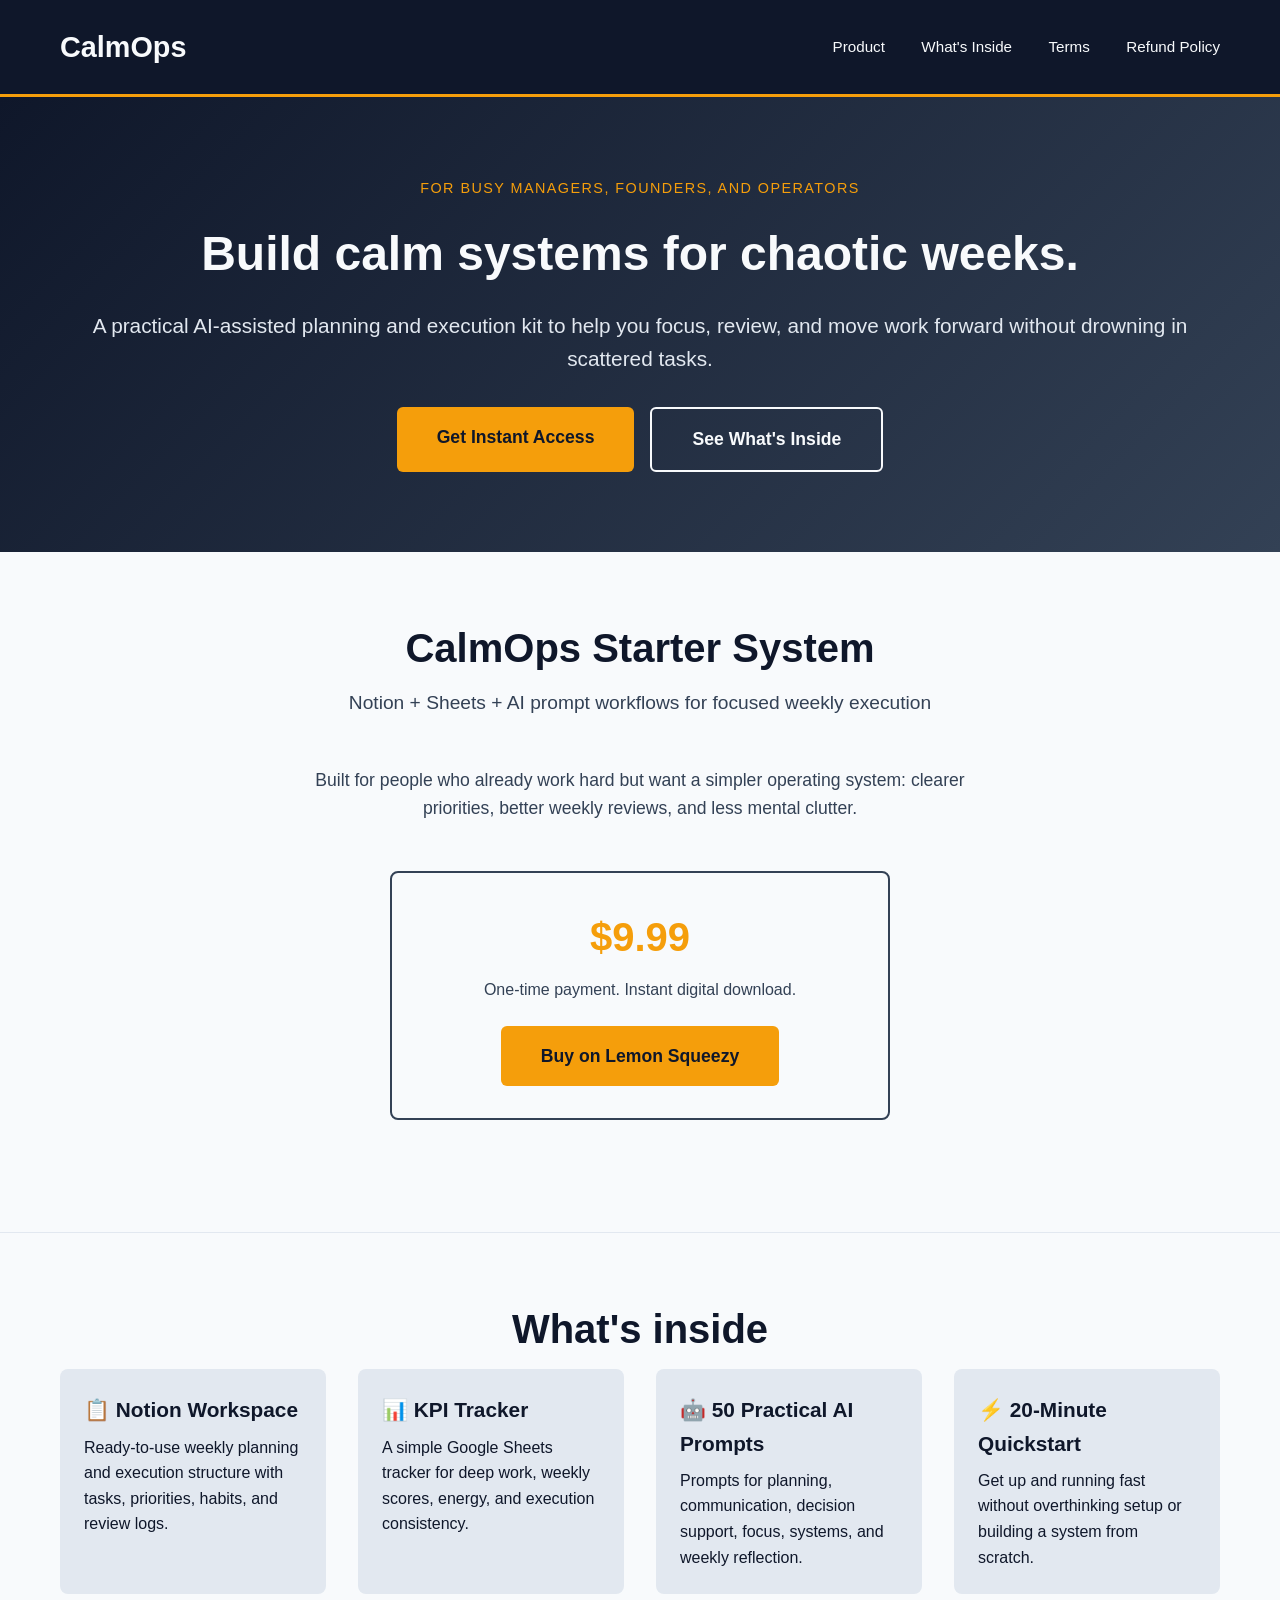
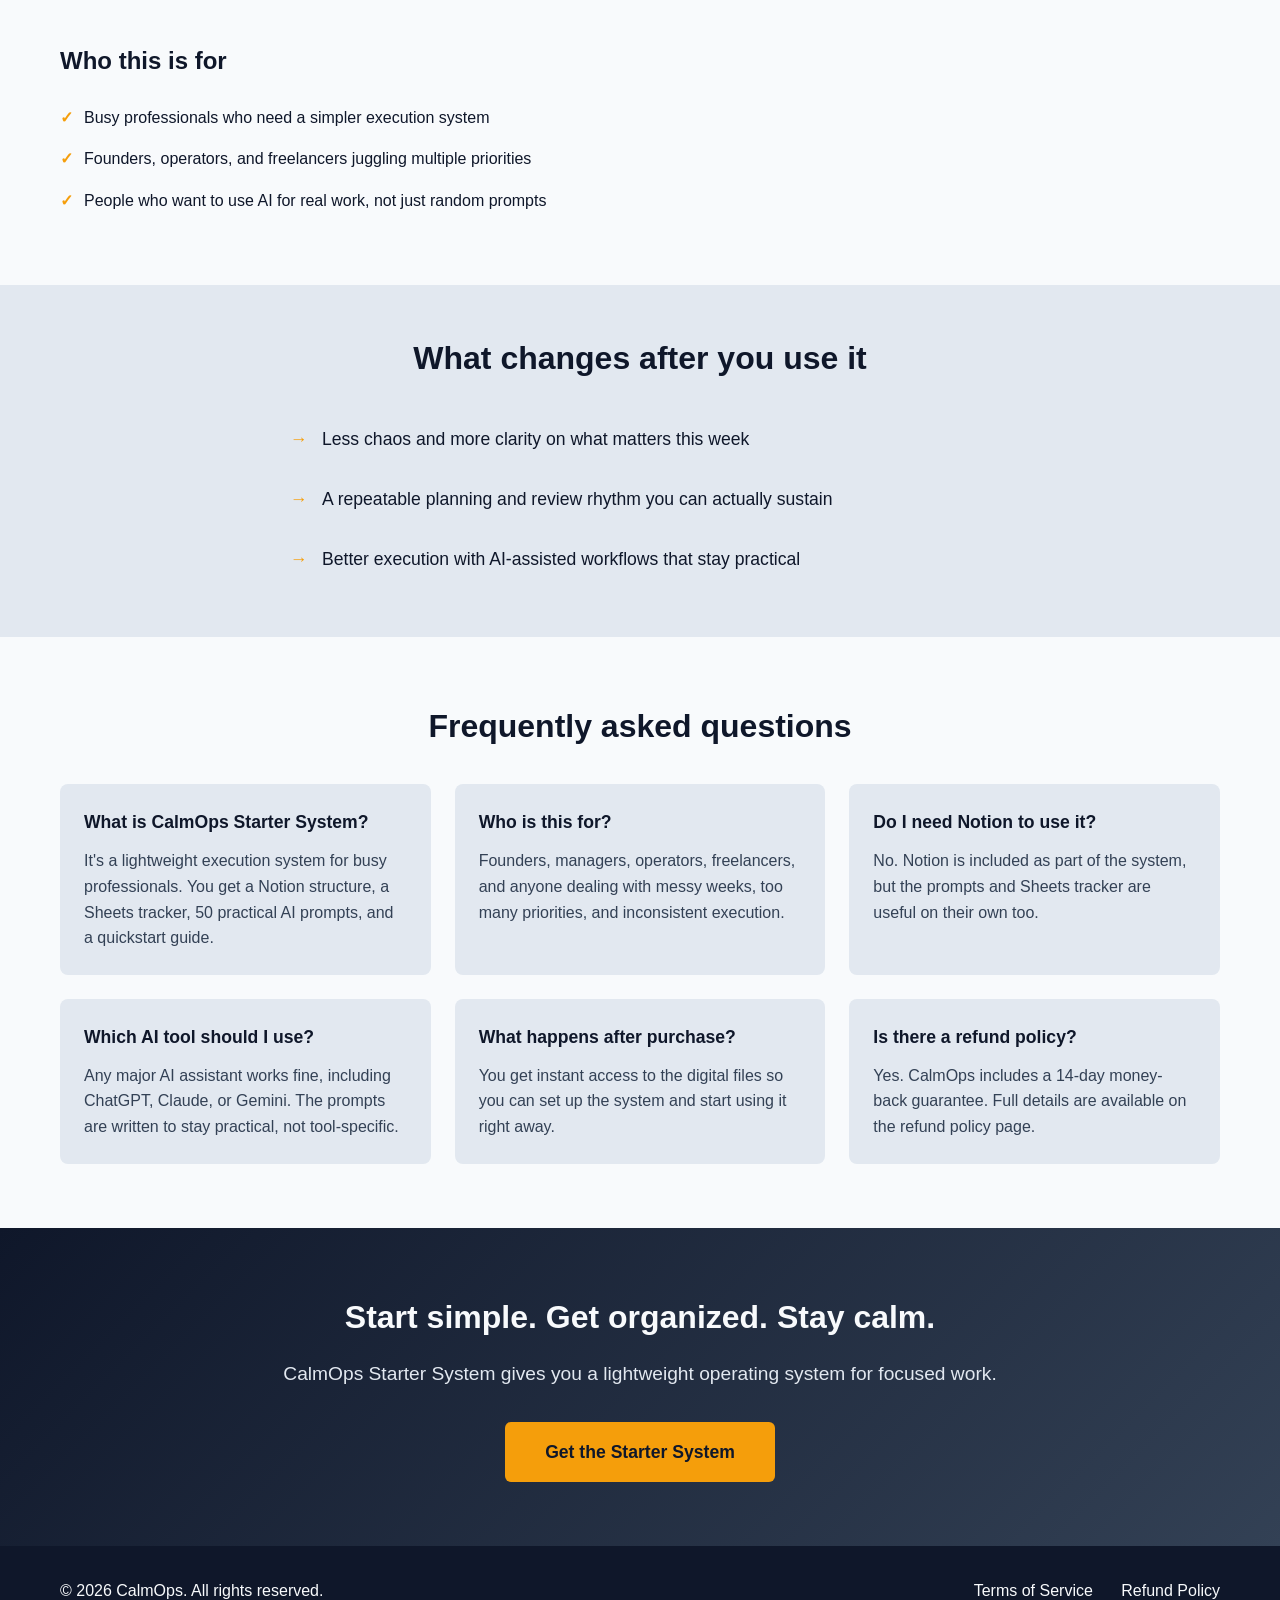
==== index.html @ 788b5094 "feat: add FAQ section to landing page" ====
<!DOCTYPE html>
<html lang="en">
<head>
    <meta charset="UTF-8">
    <meta name="viewport" content="width=device-width, initial-scale=1.0">
    <title>CalmOps — AI-Assisted Execution System for Busy Professionals</title>
    <meta name="description" content="CalmOps helps busy professionals turn chaotic weeks into calm execution with a practical Notion template, KPI tracker, 50 AI prompts, and a quickstart guide.">
    <link rel="stylesheet" href="style.css">
    <script src="https://assets.lemonsqueezy.com/lemon.js" defer></script>
</head>
<body>
    <header>
        <div class="container">
            <h1 class="logo">CalmOps</h1>
            <nav>
                <a href="#product">Product</a>
                <a href="#inside">What's Inside</a>
                <a href="terms.html">Terms</a>
                <a href="refund-policy.html">Refund Policy</a>
            </nav>
        </div>
    </header>

    <main>
        <section class="hero">
            <div class="container">
                <p class="eyebrow">For busy managers, founders, and operators</p>
                <h2>Build calm systems for chaotic weeks.</h2>
                <p class="subtitle">A practical AI-assisted planning and execution kit to help you focus, review, and move work forward without drowning in scattered tasks.</p>
                <div class="hero-actions">
                    <a href="https://ftenoz.lemonsqueezy.com/checkout/buy/deb48df5-7095-4f8e-af92-c7da105891b9?embed=1" class="cta-button lemonsqueezy-button">Get Instant Access</a>
                    <a href="#inside" class="secondary-button">See What's Inside</a>
                </div>
            </div>
        </section>

        <section id="product" class="product">
            <div class="container">
                <h3>CalmOps Starter System</h3>
                <p class="product-tagline">Notion + Sheets + AI prompt workflows for focused weekly execution</p>
                <p class="product-description">Built for people who already work hard but want a simpler operating system: clearer priorities, better weekly reviews, and less mental clutter.</p>

                <div class="pricing">
                    <p class="price"><span class="launch">$9.99</span></p>
                    <p class="pricing-note">One-time payment. Instant digital download.</p>
                    <a href="https://ftenoz.lemonsqueezy.com/checkout/buy/deb48df5-7095-4f8e-af92-c7da105891b9?embed=1" class="cta-button lemonsqueezy-button">Buy on Lemon Squeezy</a>
                </div>
            </div>
        </section>

        <section id="inside" class="product inside-section">
            <div class="container">
                <h3>What's inside</h3>
                <div class="features">
                    <div class="feature">
                        <h4>📋 Notion Workspace</h4>
                        <p>Ready-to-use weekly planning and execution structure with tasks, priorities, habits, and review logs.</p>
                    </div>
                    <div class="feature">
                        <h4>📊 KPI Tracker</h4>
                        <p>A simple Google Sheets tracker for deep work, weekly scores, energy, and execution consistency.</p>
                    </div>
                    <div class="feature">
                        <h4>🤖 50 Practical AI Prompts</h4>
                        <p>Prompts for planning, communication, decision support, focus, systems, and weekly reflection.</p>
                    </div>
                    <div class="feature">
                        <h4>⚡ 20-Minute Quickstart</h4>
                        <p>Get up and running fast without overthinking setup or building a system from scratch.</p>
                    </div>
                </div>

                <div class="who-for">
                    <h4>Who this is for</h4>
                    <ul>
                        <li>Busy professionals who need a simpler execution system</li>
                        <li>Founders, operators, and freelancers juggling multiple priorities</li>
                        <li>People who want to use AI for real work, not just random prompts</li>
                    </ul>
                </div>
            </div>
        </section>

        <section class="outcome">
            <div class="container">
                <h3>What changes after you use it</h3>
                <ul>
                    <li>Less chaos and more clarity on what matters this week</li>
                    <li>A repeatable planning and review rhythm you can actually sustain</li>
                    <li>Better execution with AI-assisted workflows that stay practical</li>
                </ul>
            </div>
        </section>

        <section class="faq">
            <div class="container">
                <h3>Frequently asked questions</h3>
                <div class="faq-grid">
                    <div class="faq-item">
                        <h4>What is CalmOps Starter System?</h4>
                        <p>It's a lightweight execution system for busy professionals. You get a Notion structure, a Sheets tracker, 50 practical AI prompts, and a quickstart guide.</p>
                    </div>
                    <div class="faq-item">
                        <h4>Who is this for?</h4>
                        <p>Founders, managers, operators, freelancers, and anyone dealing with messy weeks, too many priorities, and inconsistent execution.</p>
                    </div>
                    <div class="faq-item">
                        <h4>Do I need Notion to use it?</h4>
                        <p>No. Notion is included as part of the system, but the prompts and Sheets tracker are useful on their own too.</p>
                    </div>
                    <div class="faq-item">
                        <h4>Which AI tool should I use?</h4>
                        <p>Any major AI assistant works fine, including ChatGPT, Claude, or Gemini. The prompts are written to stay practical, not tool-specific.</p>
                    </div>
                    <div class="faq-item">
                        <h4>What happens after purchase?</h4>
                        <p>You get instant access to the digital files so you can set up the system and start using it right away.</p>
                    </div>
                    <div class="faq-item">
                        <h4>Is there a refund policy?</h4>
                        <p>Yes. CalmOps includes a 14-day money-back guarantee. Full details are available on the refund policy page.</p>
                    </div>
                </div>
            </div>
        </section>

        <section class="final-cta">
            <div class="container">
                <h3>Start simple. Get organized. Stay calm.</h3>
                <p>CalmOps Starter System gives you a lightweight operating system for focused work.</p>
                <a href="https://ftenoz.lemonsqueezy.com/checkout/buy/deb48df5-7095-4f8e-af92-c7da105891b9?embed=1" class="cta-button lemonsqueezy-button">Get the Starter System</a>
            </div>
        </section>
    </main>

    <footer>
        <div class="container">
            <p>&copy; 2026 CalmOps. All rights reserved.</p>
            <nav>
                <a href="terms.html">Terms of Service</a>
                <a href="refund-policy.html">Refund Policy</a>
            </nav>
        </div>
    </footer>
</body>
</html>
---- style.css ----
* {
    margin: 0;
    padding: 0;
    box-sizing: border-box;
}

:root {
    --navy: #0F172A;
    --slate: #334155;
    --soft-gray: #E2E8F0;
    --amber: #F59E0B;
    --white: #F8FAFC;
}

body {
    font-family: -apple-system, BlinkMacSystemFont, 'Segoe UI', Roboto, Oxygen, Ubuntu, sans-serif;
    line-height: 1.6;
    color: var(--navy);
    background: var(--white);
}

.container {
    max-width: 1200px;
    margin: 0 auto;
    padding: 0 20px;
}

/* Header */
header {
    background: var(--navy);
    color: var(--white);
    padding: 1.5rem 0;
    border-bottom: 3px solid var(--amber);
}

header .container {
    display: flex;
    justify-content: space-between;
    align-items: center;
}

.logo {
    font-size: 1.8rem;
    font-weight: 700;
}

header nav a {
    color: var(--white);
    text-decoration: none;
    margin-left: 2rem;
    font-size: 0.95rem;
}

header nav a:hover {
    color: var(--amber);
}

/* Hero */
.hero {
    background: linear-gradient(135deg, var(--navy) 0%, var(--slate) 100%);
    color: var(--white);
    padding: 5rem 0;
    text-align: center;
}

.hero h2 {
    font-size: 3rem;
    margin-bottom: 1rem;
    font-weight: 700;
}

.hero .subtitle {
    font-size: 1.3rem;
    margin-bottom: 2rem;
    color: var(--soft-gray);
}

.cta-button {
    display: inline-block;
    background: var(--amber);
    color: var(--navy);
    padding: 1rem 2.5rem;
    text-decoration: none;
    border-radius: 6px;
    font-weight: 600;
    font-size: 1.1rem;
    transition: all 0.3s;
}

.cta-button:hover {
    background: #D97706;
    transform: translateY(-2px);
}

/* Product */
.product {
    padding: 4rem 0;
}

.product h3 {
    font-size: 2.5rem;
    text-align: center;
    margin-bottom: 0.5rem;
}

.product-tagline {
    text-align: center;
    font-size: 1.2rem;
    color: var(--slate);
    margin-bottom: 3rem;
}

.features {
    display: grid;
    grid-template-columns: repeat(auto-fit, minmax(250px, 1fr));
    gap: 2rem;
    margin-bottom: 3rem;
}

.feature {
    padding: 1.5rem;
    background: var(--soft-gray);
    border-radius: 8px;
}

.feature h4 {
    font-size: 1.3rem;
    margin-bottom: 0.5rem;
}

.pricing {
    text-align: center;
    padding: 2rem;
    background: var(--white);
    border: 2px solid var(--slate);
    border-radius: 8px;
    margin: 3rem auto;
    max-width: 500px;
}

.price {
    font-size: 2.5rem;
    font-weight: 700;
    margin-bottom: 0.5rem;
}

.price .original {
    text-decoration: line-through;
    color: var(--slate);
    font-size: 1.8rem;
}

.price .launch {
    color: var(--amber);
}

.pricing-note {
    color: var(--slate);
    margin-bottom: 1.5rem;
}

.who-for {
    margin-top: 3rem;
}

.who-for h4 {
    font-size: 1.5rem;
    margin-bottom: 1rem;
}

.who-for ul {
    list-style: none;
}

.who-for li {
    padding: 0.5rem 0;
    padding-left: 1.5rem;
    position: relative;
}

.who-for li:before {
    content: "✓";
    position: absolute;
    left: 0;
    color: var(--amber);
    font-weight: bold;
}

/* Outcome */
.outcome {
    background: var(--soft-gray);
    padding: 3rem 0;
}

.outcome h3 {
    font-size: 2rem;
    margin-bottom: 1.5rem;
    text-align: center;
}

.outcome ul {
    list-style: none;
    max-width: 700px;
    margin: 0 auto;
}

.outcome li {
    padding: 1rem;
    font-size: 1.1rem;
    position: relative;
    padding-left: 2rem;
}

.outcome li:before {
    content: "→";
    position: absolute;
    left: 0;
    color: var(--amber);
    font-weight: bold;
}

/* Footer */
footer {
    background: var(--navy);
    color: var(--white);
    padding: 2rem 0;
    text-align: center;
}

footer .container {
    display: flex;
    justify-content: space-between;
    align-items: center;
}

footer nav a {
    color: var(--white);
    text-decoration: none;
    margin-left: 1.5rem;
}

footer nav a:hover {
    color: var(--amber);
}

/* Legal Pages */
.legal-page {
    padding: 4rem 0;
}

.legal-page h1 {
    font-size: 2.5rem;
    margin-bottom: 1rem;
}

.legal-page h2 {
    font-size: 1.8rem;
    margin-top: 2rem;
    margin-bottom: 1rem;
}

.legal-page p, .legal-page ul {
    margin-bottom: 1rem;
}

.legal-page ul {
    padding-left: 2rem;
}

/* Eyebrow */
.eyebrow {
    text-transform: uppercase;
    font-size: 0.9rem;
    letter-spacing: 0.1em;
    color: var(--amber);
    margin-bottom: 1rem;
}

/* Hero Actions */
.hero-actions {
    display: flex;
    gap: 1rem;
    justify-content: center;
    flex-wrap: wrap;
}

.secondary-button {
    display: inline-block;
    background: transparent;
    color: var(--white);
    padding: 1rem 2.5rem;
    text-decoration: none;
    border-radius: 6px;
    font-weight: 600;
    font-size: 1.1rem;
    border: 2px solid var(--white);
    transition: all 0.3s;
}

.secondary-button:hover {
    background: var(--white);
    color: var(--navy);
}

/* Product Description */
.product-description {
    text-align: center;
    font-size: 1.1rem;
    color: var(--slate);
    max-width: 700px;
    margin: 0 auto 2rem;
}

/* Inside Section */
.inside-section {
    background: var(--white);
    border-top: 1px solid var(--soft-gray);
}

/* FAQ */
.faq {
    padding: 4rem 0;
    background: var(--white);
}

.faq h3 {
    font-size: 2rem;
    text-align: center;
    margin-bottom: 2rem;
}

.faq-grid {
    display: grid;
    grid-template-columns: repeat(auto-fit, minmax(280px, 1fr));
    gap: 1.5rem;
}

.faq-item {
    background: var(--soft-gray);
    border-radius: 8px;
    padding: 1.5rem;
}

.faq-item h4 {
    font-size: 1.1rem;
    margin-bottom: 0.75rem;
}

.faq-item p {
    color: var(--slate);
}

/* Final CTA */
.final-cta {
    background: linear-gradient(135deg, var(--navy) 0%, var(--slate) 100%);
    color: var(--white);
    padding: 4rem 0;
    text-align: center;
}

.final-cta h3 {
    font-size: 2rem;
    margin-bottom: 1rem;
}

.final-cta p {
    font-size: 1.2rem;
    color: var(--soft-gray);
    margin-bottom: 2rem;
}

/* Responsive */
@media (max-width: 768px) {
    header .container {
        flex-direction: column;
        gap: 1rem;
    }

    header nav a {
        margin-left: 1rem;
        margin-right: 1rem;
    }

    .hero h2 {
        font-size: 2rem;
    }

    .hero .subtitle {
        font-size: 1.1rem;
    }

    .product h3 {
        font-size: 2rem;
    }

    footer .container {
        flex-direction: column;
        gap: 1rem;
    }

    footer nav a {
        margin: 0 0.75rem;
    }
}
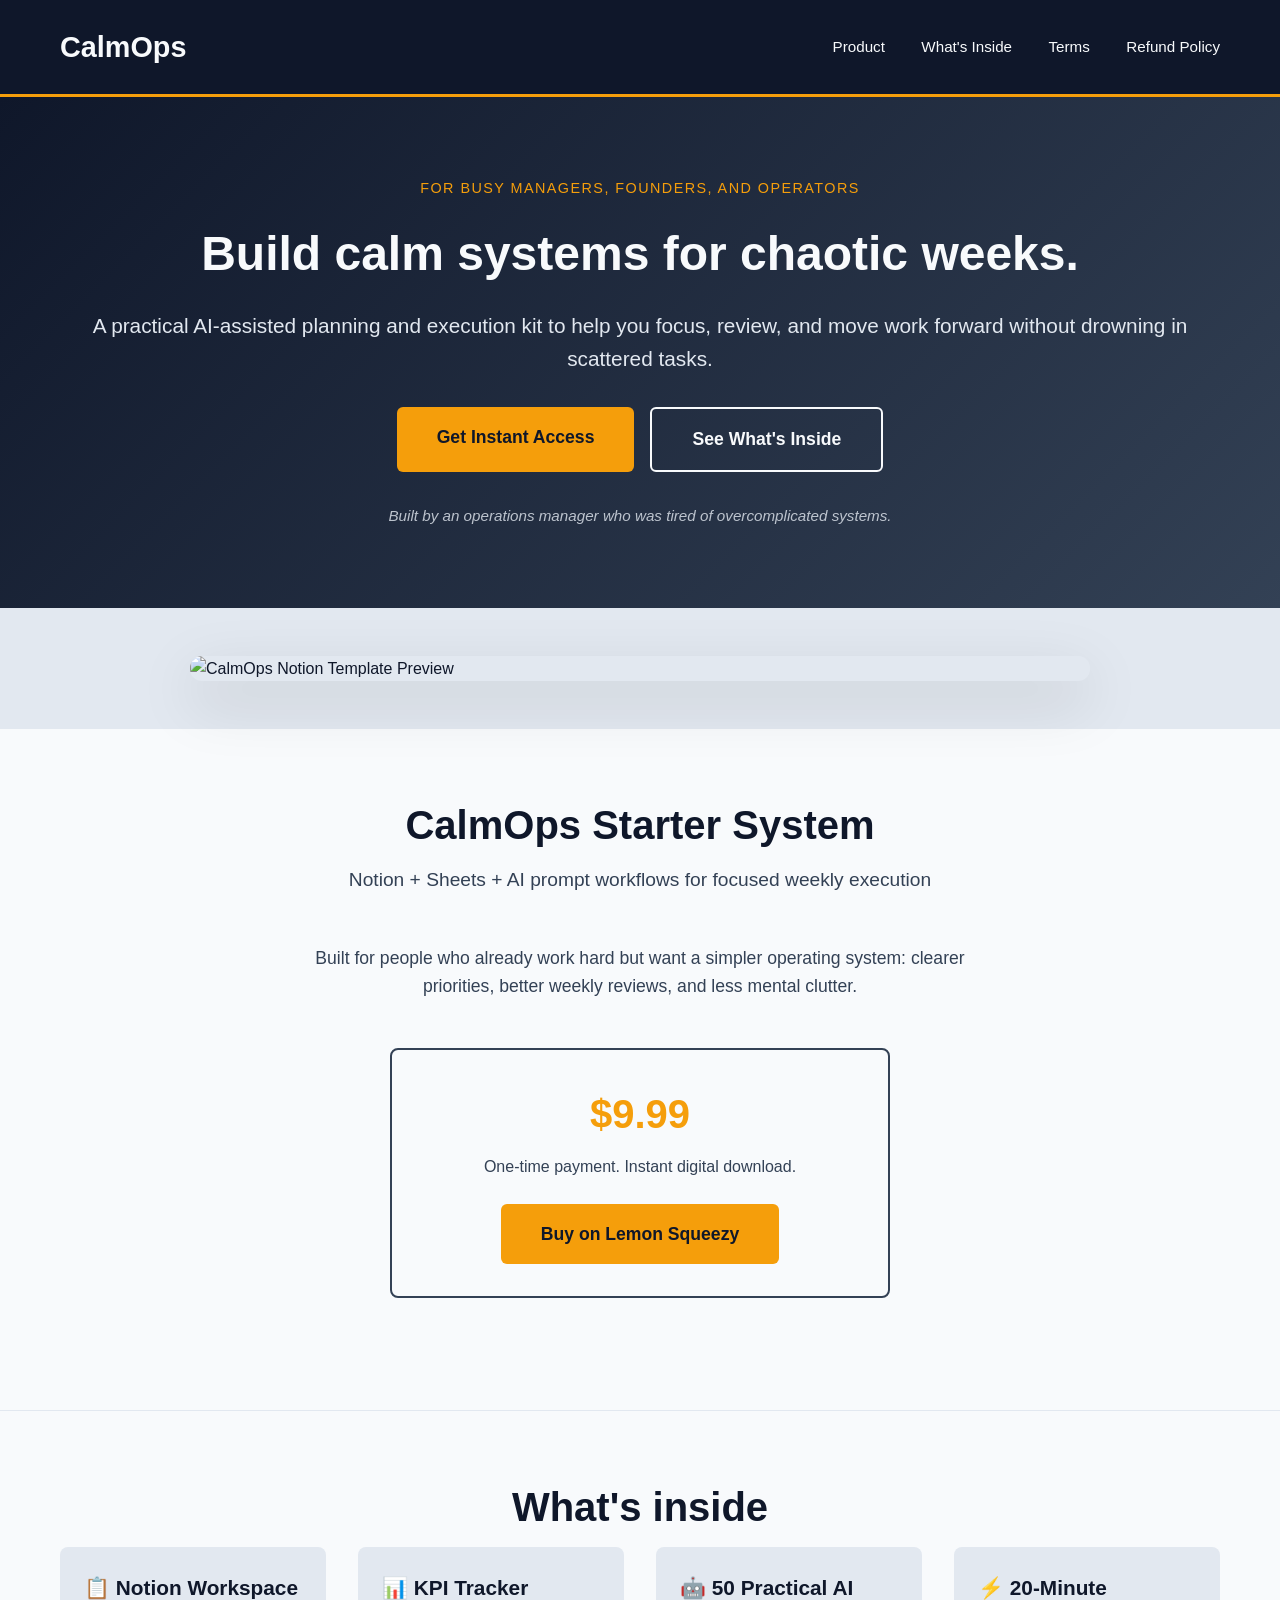
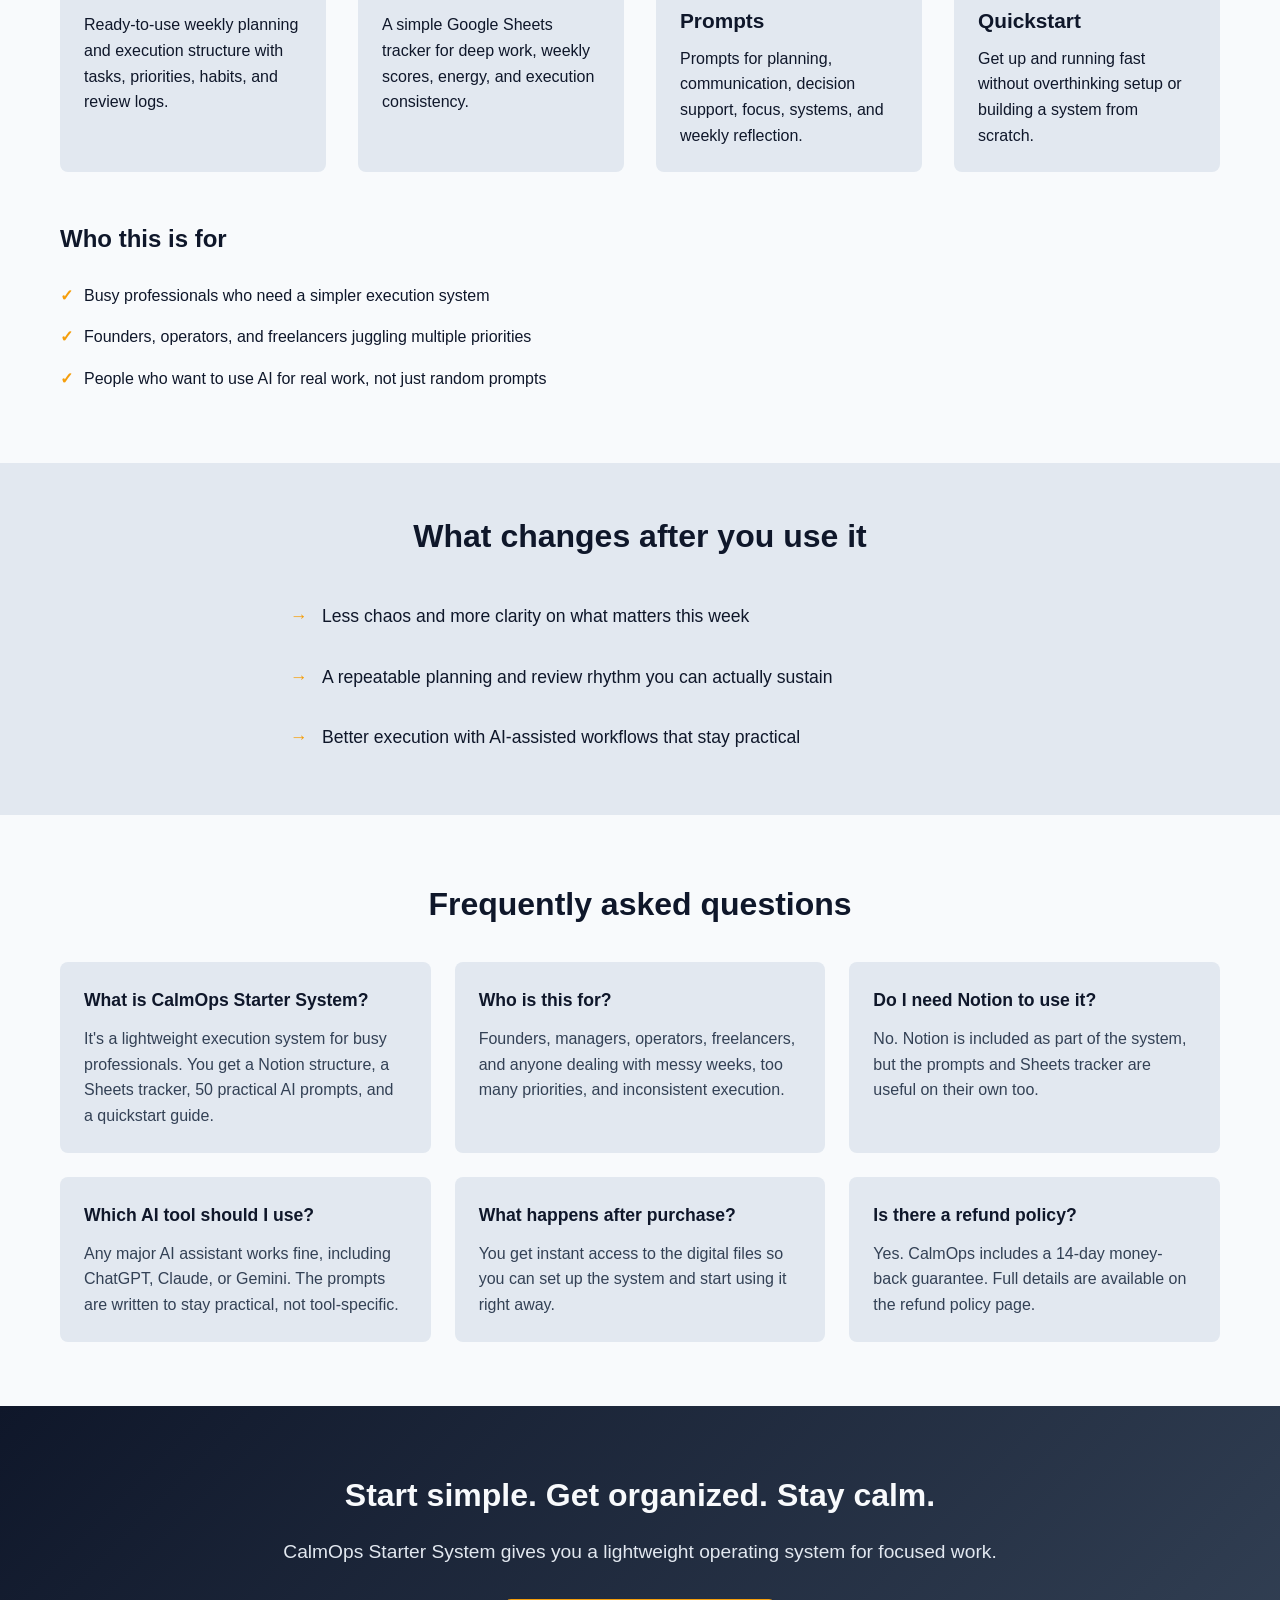
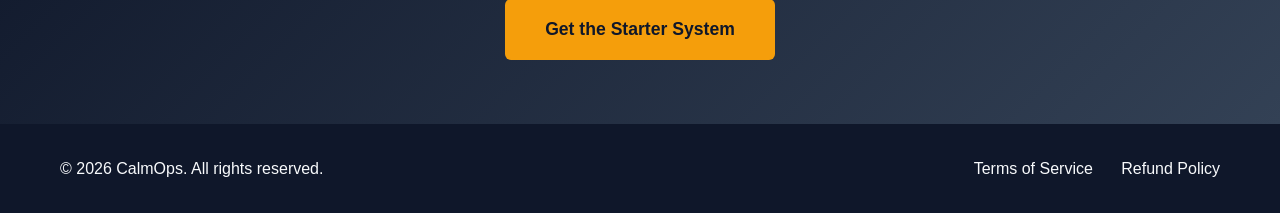
==== commit 4c16a76a: "Add favicon, social proof, preview section, and style updates" ====
--- a/index.html
+++ b/index.html
@@ -4,7 +4,17 @@
     <meta charset="UTF-8">
     <meta name="viewport" content="width=device-width, initial-scale=1.0">
     <title>CalmOps — AI-Assisted Execution System for Busy Professionals</title>
+    
+    <!-- Google Analytics 4 -->
+    <script async src="https://www.googletagmanager.com/gtag/js?id=G-E5XNJB9ZL3"></script>
+    <script>
+      window.dataLayer = window.dataLayer || [];
+      function gtag(){dataLayer.push(arguments);}
+      gtag('js', new Date());
+      gtag('config', 'G-E5XNJB9ZL3');
+    </script>
     <meta name="description" content="CalmOps helps busy professionals turn chaotic weeks into calm execution with a practical Notion template, KPI tracker, 50 AI prompts, and a quickstart guide.">
+    <link rel="icon" type="image/svg+xml" href="favicon.svg">
     <link rel="stylesheet" href="style.css">
     <script src="https://assets.lemonsqueezy.com/lemon.js" defer></script>
 </head>
@@ -30,6 +40,15 @@
                 <div class="hero-actions">
                     <a href="https://ftenoz.lemonsqueezy.com/checkout/buy/deb48df5-7095-4f8e-af92-c7da105891b9?embed=1" class="cta-button lemonsqueezy-button">Get Instant Access</a>
                     <a href="#inside" class="secondary-button">See What's Inside</a>
+                </div>
+                <p class="social-proof">Built by an operations manager who was tired of overcomplicated systems.</p>
+            </div>
+        </section>
+        
+        <section class="preview">
+            <div class="container">
+                <div class="preview-image">
+                    <img src="preview-notion.png" alt="CalmOps Notion Template Preview" loading="lazy">
                 </div>
             </div>
         </section>
--- a/style.css
+++ b/style.css
@@ -302,6 +302,35 @@
     color: var(--navy);
 }
 
+/* Social Proof */
+.social-proof {
+    margin-top: 2rem;
+    font-size: 0.95rem;
+    color: var(--soft-gray);
+    opacity: 0.8;
+    font-style: italic;
+}
+
+/* Preview Section */
+.preview {
+    background: var(--soft-gray);
+    padding: 3rem 0;
+}
+
+.preview-image {
+    max-width: 900px;
+    margin: 0 auto;
+    border-radius: 12px;
+    overflow: hidden;
+    box-shadow: 0 20px 60px rgba(0,0,0,0.15);
+}
+
+.preview-image img {
+    width: 100%;
+    height: auto;
+    display: block;
+}
+
 /* Product Description */
 .product-description {
     text-align: center;
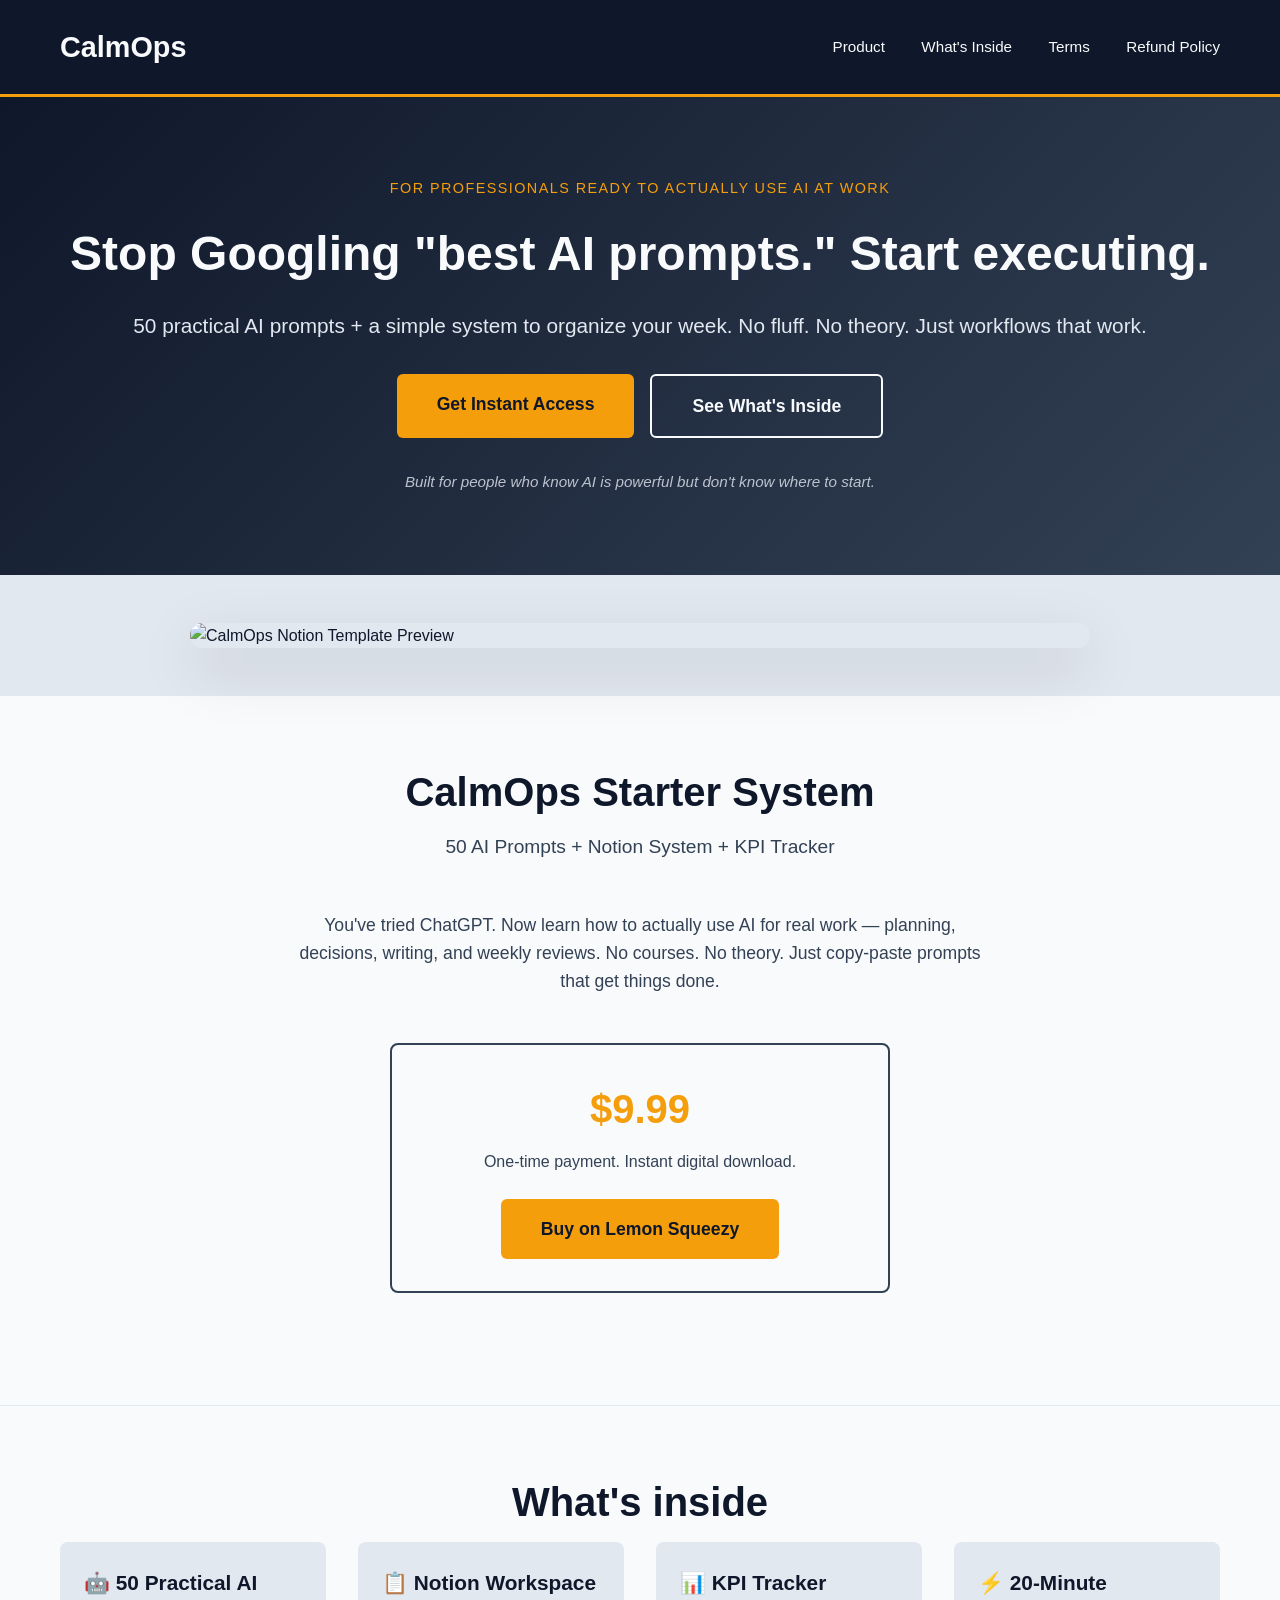
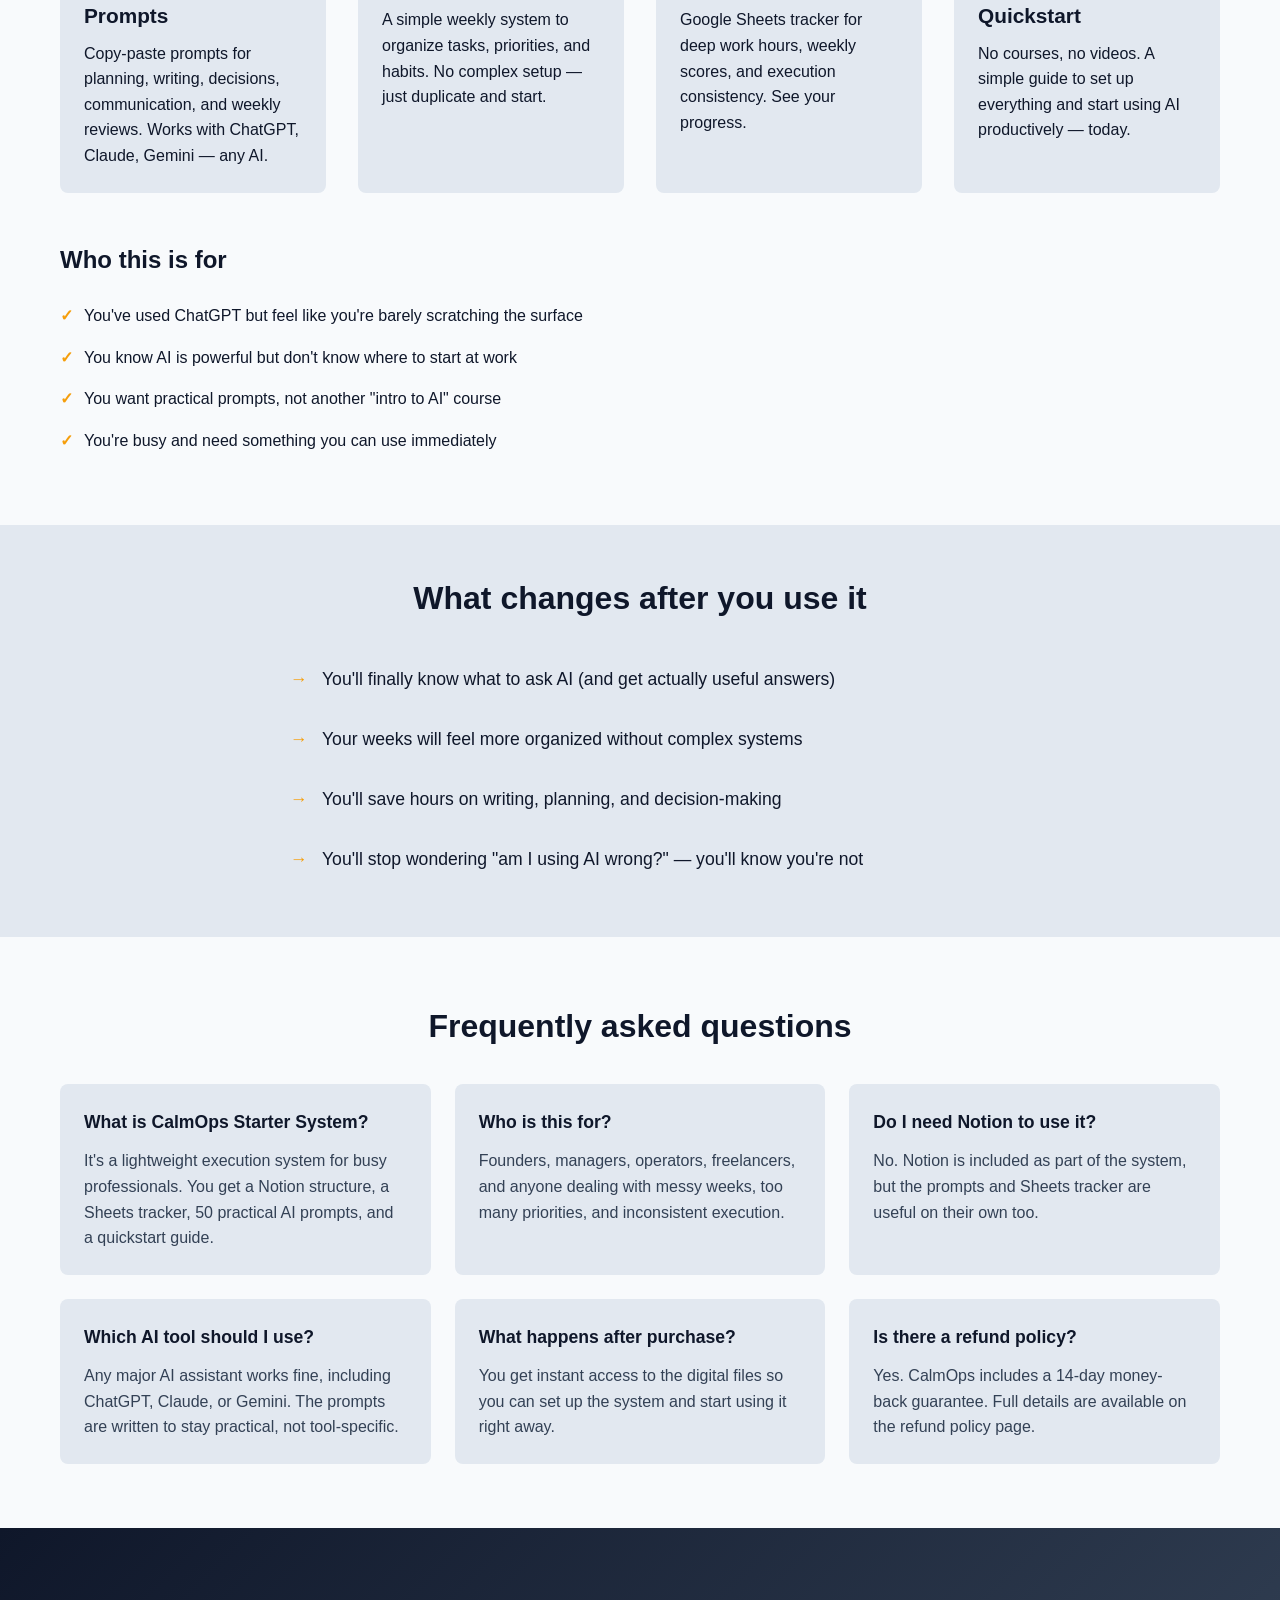
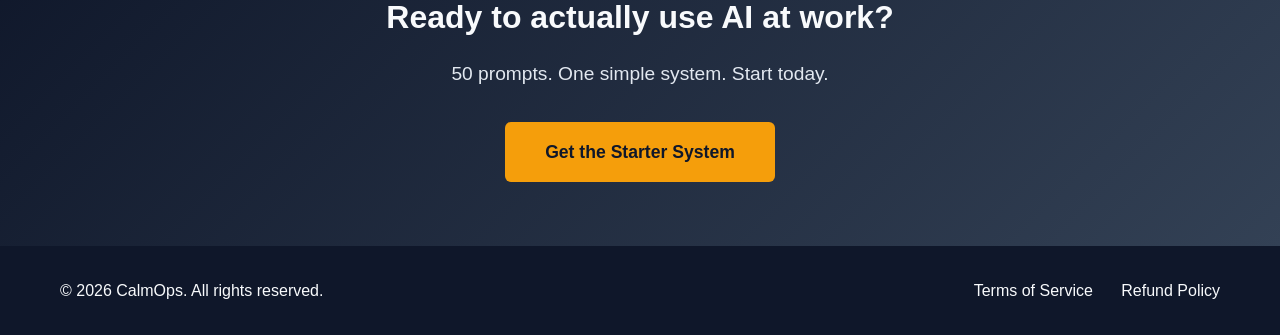
==== commit 37b34897: "Pivot messaging: AI beginners focus - practical prompts for people who know ChatGPT but want more" ====
--- a/index.html
+++ b/index.html
@@ -13,7 +13,7 @@
       gtag('js', new Date());
       gtag('config', 'G-E5XNJB9ZL3');
     </script>
-    <meta name="description" content="CalmOps helps busy professionals turn chaotic weeks into calm execution with a practical Notion template, KPI tracker, 50 AI prompts, and a quickstart guide.">
+    <meta name="description" content="50 practical AI prompts for work + a simple Notion system. Stop wondering how to use ChatGPT productively. Start executing. No courses, no theory — just workflows that work.">
     <link rel="icon" type="image/svg+xml" href="favicon.svg">
     <link rel="stylesheet" href="style.css">
     <script src="https://assets.lemonsqueezy.com/lemon.js" defer></script>
@@ -34,14 +34,14 @@
     <main>
         <section class="hero">
             <div class="container">
-                <p class="eyebrow">For busy managers, founders, and operators</p>
-                <h2>Build calm systems for chaotic weeks.</h2>
-                <p class="subtitle">A practical AI-assisted planning and execution kit to help you focus, review, and move work forward without drowning in scattered tasks.</p>
+                <p class="eyebrow">For professionals ready to actually use AI at work</p>
+                <h2>Stop Googling "best AI prompts." Start executing.</h2>
+                <p class="subtitle">50 practical AI prompts + a simple system to organize your week. No fluff. No theory. Just workflows that work.</p>
                 <div class="hero-actions">
                     <a href="https://ftenoz.lemonsqueezy.com/checkout/buy/deb48df5-7095-4f8e-af92-c7da105891b9?embed=1" class="cta-button lemonsqueezy-button">Get Instant Access</a>
                     <a href="#inside" class="secondary-button">See What's Inside</a>
                 </div>
-                <p class="social-proof">Built by an operations manager who was tired of overcomplicated systems.</p>
+                <p class="social-proof">Built for people who know AI is powerful but don't know where to start.</p>
             </div>
         </section>
         
@@ -56,8 +56,8 @@
         <section id="product" class="product">
             <div class="container">
                 <h3>CalmOps Starter System</h3>
-                <p class="product-tagline">Notion + Sheets + AI prompt workflows for focused weekly execution</p>
-                <p class="product-description">Built for people who already work hard but want a simpler operating system: clearer priorities, better weekly reviews, and less mental clutter.</p>
+                <p class="product-tagline">50 AI Prompts + Notion System + KPI Tracker</p>
+                <p class="product-description">You've tried ChatGPT. Now learn how to actually use AI for real work — planning, decisions, writing, and weekly reviews. No courses. No theory. Just copy-paste prompts that get things done.</p>
 
                 <div class="pricing">
                     <p class="price"><span class="launch">$9.99</span></p>
@@ -72,29 +72,30 @@
                 <h3>What's inside</h3>
                 <div class="features">
                     <div class="feature">
+                        <h4>🤖 50 Practical AI Prompts</h4>
+                        <p>Copy-paste prompts for planning, writing, decisions, communication, and weekly reviews. Works with ChatGPT, Claude, Gemini — any AI.</p>
+                    </div>
+                    <div class="feature">
                         <h4>📋 Notion Workspace</h4>
-                        <p>Ready-to-use weekly planning and execution structure with tasks, priorities, habits, and review logs.</p>
+                        <p>A simple weekly system to organize tasks, priorities, and habits. No complex setup — just duplicate and start.</p>
                     </div>
                     <div class="feature">
                         <h4>📊 KPI Tracker</h4>
-                        <p>A simple Google Sheets tracker for deep work, weekly scores, energy, and execution consistency.</p>
-                    </div>
-                    <div class="feature">
-                        <h4>🤖 50 Practical AI Prompts</h4>
-                        <p>Prompts for planning, communication, decision support, focus, systems, and weekly reflection.</p>
+                        <p>Google Sheets tracker for deep work hours, weekly scores, and execution consistency. See your progress.</p>
                     </div>
                     <div class="feature">
                         <h4>⚡ 20-Minute Quickstart</h4>
-                        <p>Get up and running fast without overthinking setup or building a system from scratch.</p>
+                        <p>No courses, no videos. A simple guide to set up everything and start using AI productively — today.</p>
                     </div>
                 </div>
 
                 <div class="who-for">
                     <h4>Who this is for</h4>
                     <ul>
-                        <li>Busy professionals who need a simpler execution system</li>
-                        <li>Founders, operators, and freelancers juggling multiple priorities</li>
-                        <li>People who want to use AI for real work, not just random prompts</li>
+                        <li>You've used ChatGPT but feel like you're barely scratching the surface</li>
+                        <li>You know AI is powerful but don't know where to start at work</li>
+                        <li>You want practical prompts, not another "intro to AI" course</li>
+                        <li>You're busy and need something you can use immediately</li>
                     </ul>
                 </div>
             </div>
@@ -104,9 +105,10 @@
             <div class="container">
                 <h3>What changes after you use it</h3>
                 <ul>
-                    <li>Less chaos and more clarity on what matters this week</li>
-                    <li>A repeatable planning and review rhythm you can actually sustain</li>
-                    <li>Better execution with AI-assisted workflows that stay practical</li>
+                    <li>You'll finally know what to ask AI (and get actually useful answers)</li>
+                    <li>Your weeks will feel more organized without complex systems</li>
+                    <li>You'll save hours on writing, planning, and decision-making</li>
+                    <li>You'll stop wondering "am I using AI wrong?" — you'll know you're not</li>
                 </ul>
             </div>
         </section>
@@ -145,8 +147,8 @@
 
         <section class="final-cta">
             <div class="container">
-                <h3>Start simple. Get organized. Stay calm.</h3>
-                <p>CalmOps Starter System gives you a lightweight operating system for focused work.</p>
+                <h3>Ready to actually use AI at work?</h3>
+                <p>50 prompts. One simple system. Start today.</p>
                 <a href="https://ftenoz.lemonsqueezy.com/checkout/buy/deb48df5-7095-4f8e-af92-c7da105891b9?embed=1" class="cta-button lemonsqueezy-button">Get the Starter System</a>
             </div>
         </section>
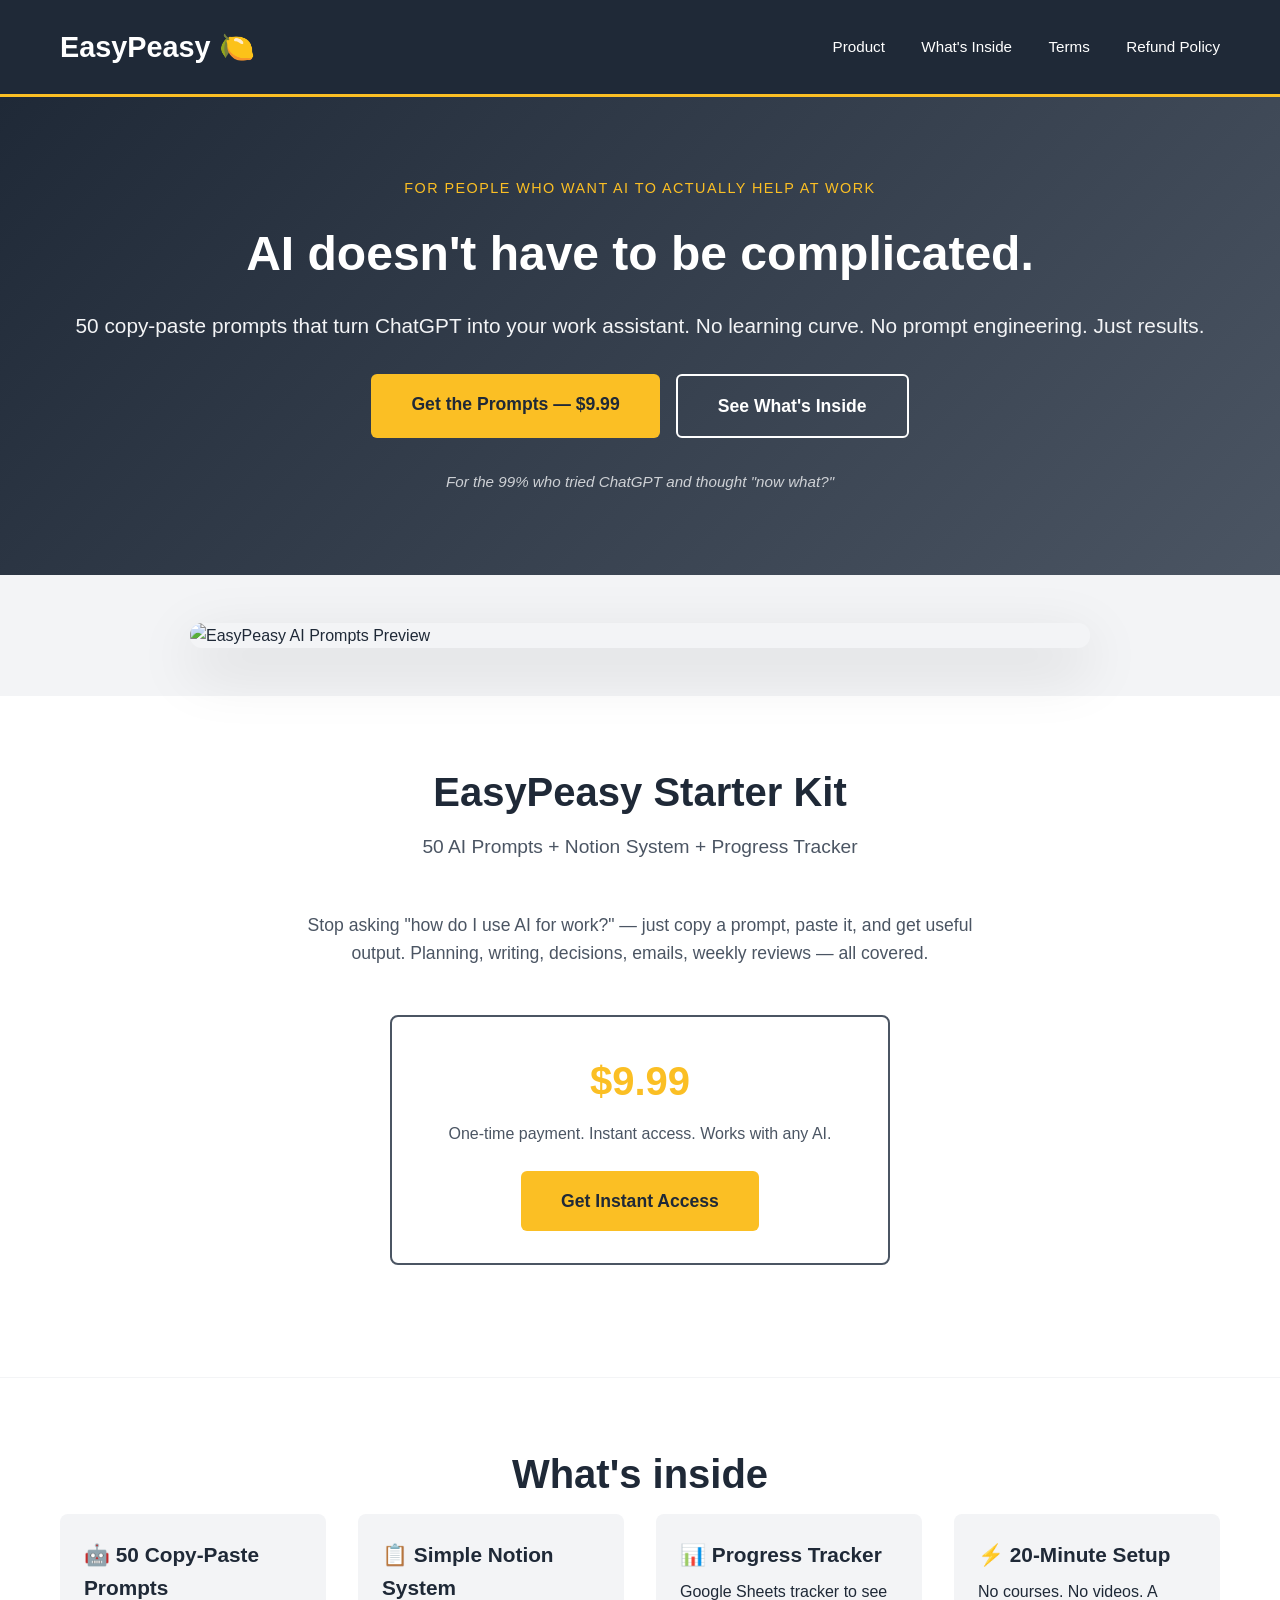
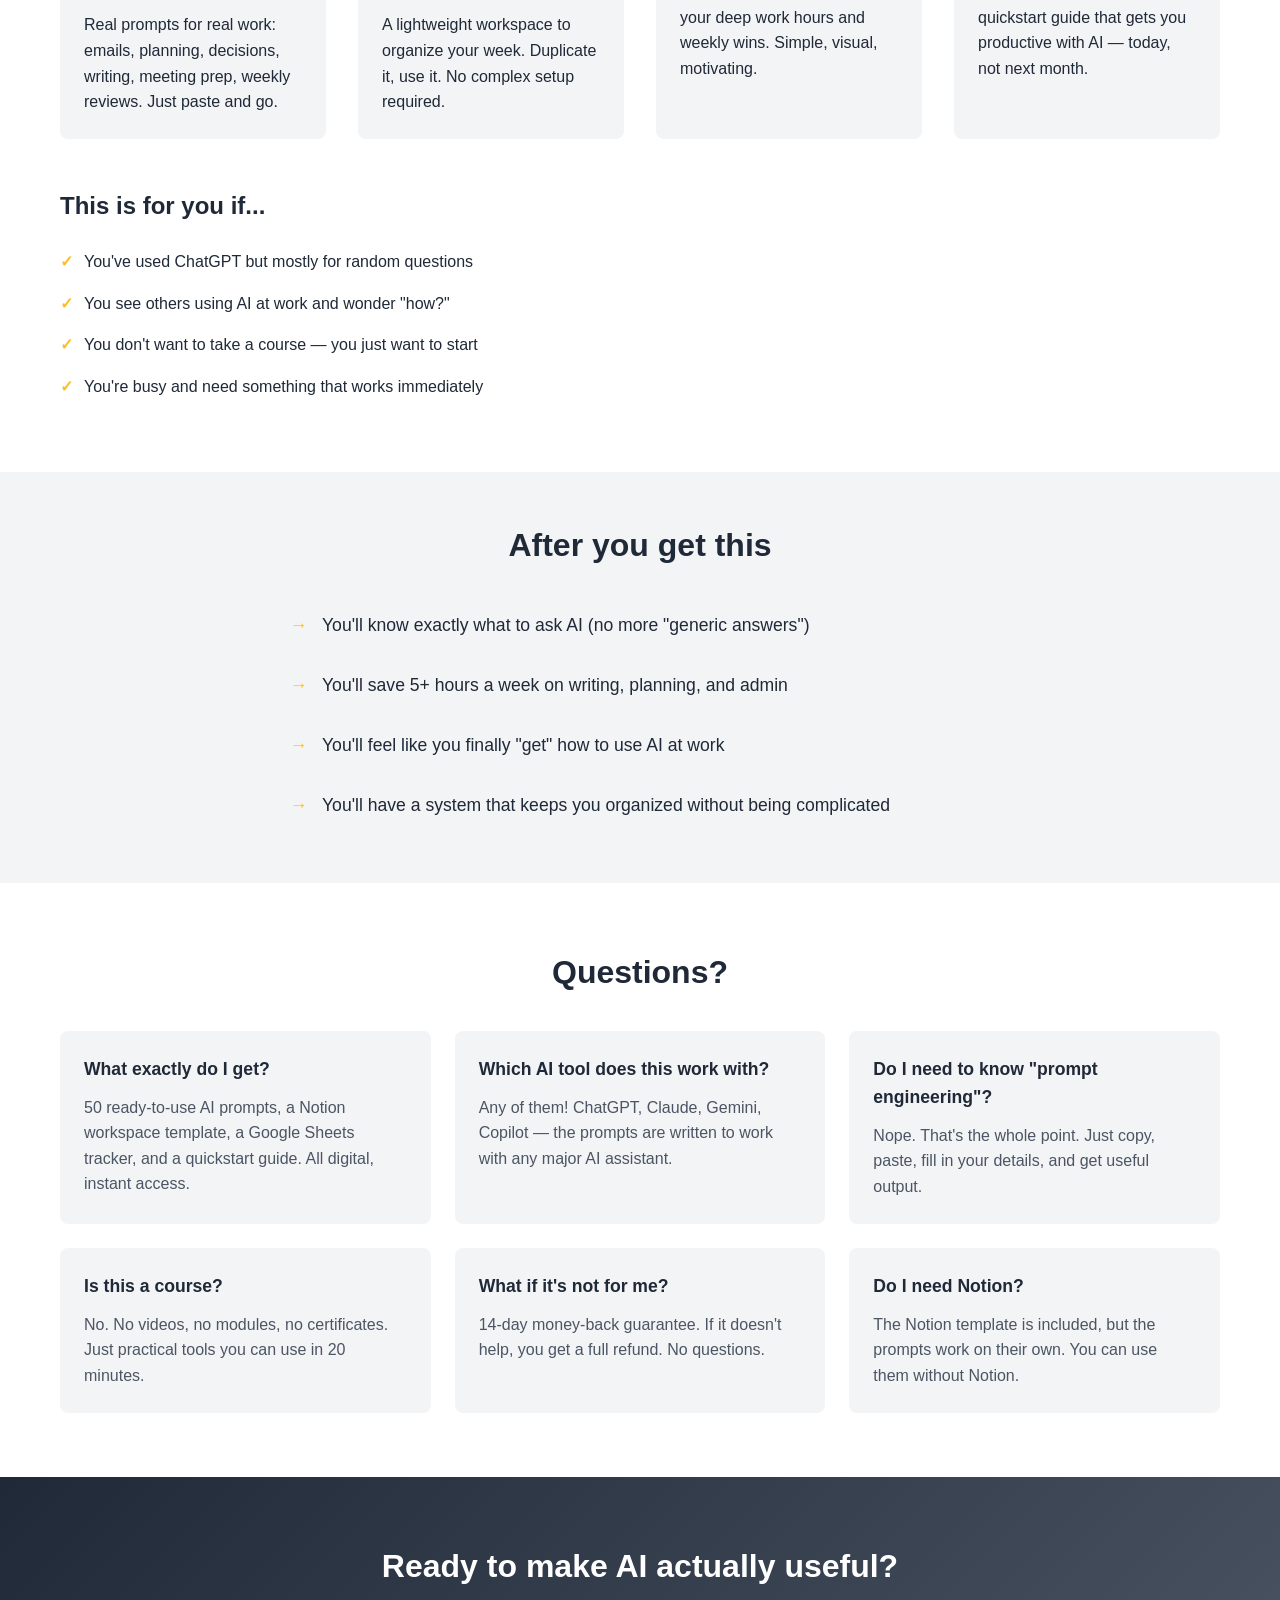
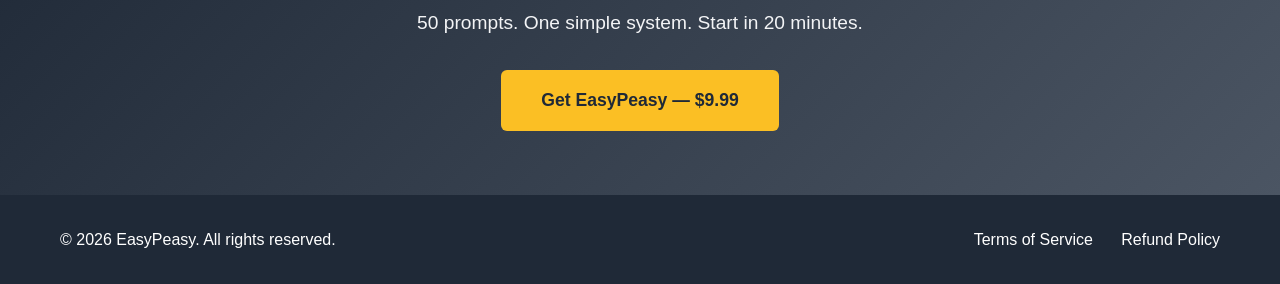
==== commit dfe687a5: "Rebrand: CalmOps → EasyPeasy 🍋 - New brand name and messaging - Lemon theme (yellow/warm colors) - U" ====
--- a/index.html
+++ b/index.html
@@ -3,7 +3,7 @@
 <head>
     <meta charset="UTF-8">
     <meta name="viewport" content="width=device-width, initial-scale=1.0">
-    <title>CalmOps — AI-Assisted Execution System for Busy Professionals</title>
+    <title>EasyPeasy — AI Prompts That Actually Work</title>
     
     <!-- Google Analytics 4 -->
     <script async src="https://www.googletagmanager.com/gtag/js?id=G-E5XNJB9ZL3"></script>
@@ -13,7 +13,7 @@
       gtag('js', new Date());
       gtag('config', 'G-E5XNJB9ZL3');
     </script>
-    <meta name="description" content="50 practical AI prompts for work + a simple Notion system. Stop wondering how to use ChatGPT productively. Start executing. No courses, no theory — just workflows that work.">
+    <meta name="description" content="50 copy-paste AI prompts for work. Stop wondering how to use ChatGPT. Start getting things done. No courses, no fluff — just prompts that work.">
     <link rel="icon" type="image/svg+xml" href="favicon.svg">
     <link rel="stylesheet" href="style.css">
     <script src="https://assets.lemonsqueezy.com/lemon.js" defer></script>
@@ -21,7 +21,7 @@
 <body>
     <header>
         <div class="container">
-            <h1 class="logo">CalmOps</h1>
+            <h1 class="logo">EasyPeasy 🍋</h1>
             <nav>
                 <a href="#product">Product</a>
                 <a href="#inside">What's Inside</a>
@@ -34,35 +34,35 @@
     <main>
         <section class="hero">
             <div class="container">
-                <p class="eyebrow">For professionals ready to actually use AI at work</p>
-                <h2>Stop Googling "best AI prompts." Start executing.</h2>
-                <p class="subtitle">50 practical AI prompts + a simple system to organize your week. No fluff. No theory. Just workflows that work.</p>
+                <p class="eyebrow">For people who want AI to actually help at work</p>
+                <h2>AI doesn't have to be complicated.</h2>
+                <p class="subtitle">50 copy-paste prompts that turn ChatGPT into your work assistant. No learning curve. No prompt engineering. Just results.</p>
                 <div class="hero-actions">
-                    <a href="https://ftenoz.lemonsqueezy.com/checkout/buy/deb48df5-7095-4f8e-af92-c7da105891b9?embed=1" class="cta-button lemonsqueezy-button">Get Instant Access</a>
+                    <a href="https://ftenoz.lemonsqueezy.com/checkout/buy/deb48df5-7095-4f8e-af92-c7da105891b9?embed=1" class="cta-button lemonsqueezy-button">Get the Prompts — $9.99</a>
                     <a href="#inside" class="secondary-button">See What's Inside</a>
                 </div>
-                <p class="social-proof">Built for people who know AI is powerful but don't know where to start.</p>
+                <p class="social-proof">For the 99% who tried ChatGPT and thought "now what?"</p>
             </div>
         </section>
         
         <section class="preview">
             <div class="container">
                 <div class="preview-image">
-                    <img src="preview-notion.png" alt="CalmOps Notion Template Preview" loading="lazy">
+                    <img src="preview-notion.png" alt="EasyPeasy AI Prompts Preview" loading="lazy">
                 </div>
             </div>
         </section>
 
         <section id="product" class="product">
             <div class="container">
-                <h3>CalmOps Starter System</h3>
-                <p class="product-tagline">50 AI Prompts + Notion System + KPI Tracker</p>
-                <p class="product-description">You've tried ChatGPT. Now learn how to actually use AI for real work — planning, decisions, writing, and weekly reviews. No courses. No theory. Just copy-paste prompts that get things done.</p>
+                <h3>EasyPeasy Starter Kit</h3>
+                <p class="product-tagline">50 AI Prompts + Notion System + Progress Tracker</p>
+                <p class="product-description">Stop asking "how do I use AI for work?" — just copy a prompt, paste it, and get useful output. Planning, writing, decisions, emails, weekly reviews — all covered.</p>
 
                 <div class="pricing">
                     <p class="price"><span class="launch">$9.99</span></p>
-                    <p class="pricing-note">One-time payment. Instant digital download.</p>
-                    <a href="https://ftenoz.lemonsqueezy.com/checkout/buy/deb48df5-7095-4f8e-af92-c7da105891b9?embed=1" class="cta-button lemonsqueezy-button">Buy on Lemon Squeezy</a>
+                    <p class="pricing-note">One-time payment. Instant access. Works with any AI.</p>
+                    <a href="https://ftenoz.lemonsqueezy.com/checkout/buy/deb48df5-7095-4f8e-af92-c7da105891b9?embed=1" class="cta-button lemonsqueezy-button">Get Instant Access</a>
                 </div>
             </div>
         </section>
@@ -72,30 +72,30 @@
                 <h3>What's inside</h3>
                 <div class="features">
                     <div class="feature">
-                        <h4>🤖 50 Practical AI Prompts</h4>
-                        <p>Copy-paste prompts for planning, writing, decisions, communication, and weekly reviews. Works with ChatGPT, Claude, Gemini — any AI.</p>
+                        <h4>🤖 50 Copy-Paste Prompts</h4>
+                        <p>Real prompts for real work: emails, planning, decisions, writing, meeting prep, weekly reviews. Just paste and go.</p>
                     </div>
                     <div class="feature">
-                        <h4>📋 Notion Workspace</h4>
-                        <p>A simple weekly system to organize tasks, priorities, and habits. No complex setup — just duplicate and start.</p>
+                        <h4>📋 Simple Notion System</h4>
+                        <p>A lightweight workspace to organize your week. Duplicate it, use it. No complex setup required.</p>
                     </div>
                     <div class="feature">
-                        <h4>📊 KPI Tracker</h4>
-                        <p>Google Sheets tracker for deep work hours, weekly scores, and execution consistency. See your progress.</p>
+                        <h4>📊 Progress Tracker</h4>
+                        <p>Google Sheets tracker to see your deep work hours and weekly wins. Simple, visual, motivating.</p>
                     </div>
                     <div class="feature">
-                        <h4>⚡ 20-Minute Quickstart</h4>
-                        <p>No courses, no videos. A simple guide to set up everything and start using AI productively — today.</p>
+                        <h4>⚡ 20-Minute Setup</h4>
+                        <p>No courses. No videos. A quickstart guide that gets you productive with AI — today, not next month.</p>
                     </div>
                 </div>
 
                 <div class="who-for">
-                    <h4>Who this is for</h4>
+                    <h4>This is for you if...</h4>
                     <ul>
-                        <li>You've used ChatGPT but feel like you're barely scratching the surface</li>
-                        <li>You know AI is powerful but don't know where to start at work</li>
-                        <li>You want practical prompts, not another "intro to AI" course</li>
-                        <li>You're busy and need something you can use immediately</li>
+                        <li>You've used ChatGPT but mostly for random questions</li>
+                        <li>You see others using AI at work and wonder "how?"</li>
+                        <li>You don't want to take a course — you just want to start</li>
+                        <li>You're busy and need something that works immediately</li>
                     </ul>
                 </div>
             </div>
@@ -103,43 +103,43 @@
 
         <section class="outcome">
             <div class="container">
-                <h3>What changes after you use it</h3>
+                <h3>After you get this</h3>
                 <ul>
-                    <li>You'll finally know what to ask AI (and get actually useful answers)</li>
-                    <li>Your weeks will feel more organized without complex systems</li>
-                    <li>You'll save hours on writing, planning, and decision-making</li>
-                    <li>You'll stop wondering "am I using AI wrong?" — you'll know you're not</li>
+                    <li>You'll know exactly what to ask AI (no more "generic answers")</li>
+                    <li>You'll save 5+ hours a week on writing, planning, and admin</li>
+                    <li>You'll feel like you finally "get" how to use AI at work</li>
+                    <li>You'll have a system that keeps you organized without being complicated</li>
                 </ul>
             </div>
         </section>
 
         <section class="faq">
             <div class="container">
-                <h3>Frequently asked questions</h3>
+                <h3>Questions?</h3>
                 <div class="faq-grid">
                     <div class="faq-item">
-                        <h4>What is CalmOps Starter System?</h4>
-                        <p>It's a lightweight execution system for busy professionals. You get a Notion structure, a Sheets tracker, 50 practical AI prompts, and a quickstart guide.</p>
+                        <h4>What exactly do I get?</h4>
+                        <p>50 ready-to-use AI prompts, a Notion workspace template, a Google Sheets tracker, and a quickstart guide. All digital, instant access.</p>
                     </div>
                     <div class="faq-item">
-                        <h4>Who is this for?</h4>
-                        <p>Founders, managers, operators, freelancers, and anyone dealing with messy weeks, too many priorities, and inconsistent execution.</p>
+                        <h4>Which AI tool does this work with?</h4>
+                        <p>Any of them! ChatGPT, Claude, Gemini, Copilot — the prompts are written to work with any major AI assistant.</p>
                     </div>
                     <div class="faq-item">
-                        <h4>Do I need Notion to use it?</h4>
-                        <p>No. Notion is included as part of the system, but the prompts and Sheets tracker are useful on their own too.</p>
+                        <h4>Do I need to know "prompt engineering"?</h4>
+                        <p>Nope. That's the whole point. Just copy, paste, fill in your details, and get useful output.</p>
                     </div>
                     <div class="faq-item">
-                        <h4>Which AI tool should I use?</h4>
-                        <p>Any major AI assistant works fine, including ChatGPT, Claude, or Gemini. The prompts are written to stay practical, not tool-specific.</p>
+                        <h4>Is this a course?</h4>
+                        <p>No. No videos, no modules, no certificates. Just practical tools you can use in 20 minutes.</p>
                     </div>
                     <div class="faq-item">
-                        <h4>What happens after purchase?</h4>
-                        <p>You get instant access to the digital files so you can set up the system and start using it right away.</p>
+                        <h4>What if it's not for me?</h4>
+                        <p>14-day money-back guarantee. If it doesn't help, you get a full refund. No questions.</p>
                     </div>
                     <div class="faq-item">
-                        <h4>Is there a refund policy?</h4>
-                        <p>Yes. CalmOps includes a 14-day money-back guarantee. Full details are available on the refund policy page.</p>
+                        <h4>Do I need Notion?</h4>
+                        <p>The Notion template is included, but the prompts work on their own. You can use them without Notion.</p>
                     </div>
                 </div>
             </div>
@@ -147,16 +147,16 @@
 
         <section class="final-cta">
             <div class="container">
-                <h3>Ready to actually use AI at work?</h3>
-                <p>50 prompts. One simple system. Start today.</p>
-                <a href="https://ftenoz.lemonsqueezy.com/checkout/buy/deb48df5-7095-4f8e-af92-c7da105891b9?embed=1" class="cta-button lemonsqueezy-button">Get the Starter System</a>
+                <h3>Ready to make AI actually useful?</h3>
+                <p>50 prompts. One simple system. Start in 20 minutes.</p>
+                <a href="https://ftenoz.lemonsqueezy.com/checkout/buy/deb48df5-7095-4f8e-af92-c7da105891b9?embed=1" class="cta-button lemonsqueezy-button">Get EasyPeasy — $9.99</a>
             </div>
         </section>
     </main>
 
     <footer>
         <div class="container">
-            <p>&copy; 2026 CalmOps. All rights reserved.</p>
+            <p>&copy; 2026 EasyPeasy. All rights reserved.</p>
             <nav>
                 <a href="terms.html">Terms of Service</a>
                 <a href="refund-policy.html">Refund Policy</a>
--- a/style.css
+++ b/style.css
@@ -5,11 +5,12 @@
 }
 
 :root {
-    --navy: #0F172A;
-    --slate: #334155;
-    --soft-gray: #E2E8F0;
-    --amber: #F59E0B;
-    --white: #F8FAFC;
+    --navy: #1F2937;
+    --slate: #4B5563;
+    --soft-gray: #F3F4F6;
+    --amber: #FBBF24;
+    --lemon: #FCD34D;
+    --white: #FFFFFF;
 }
 
 body {
